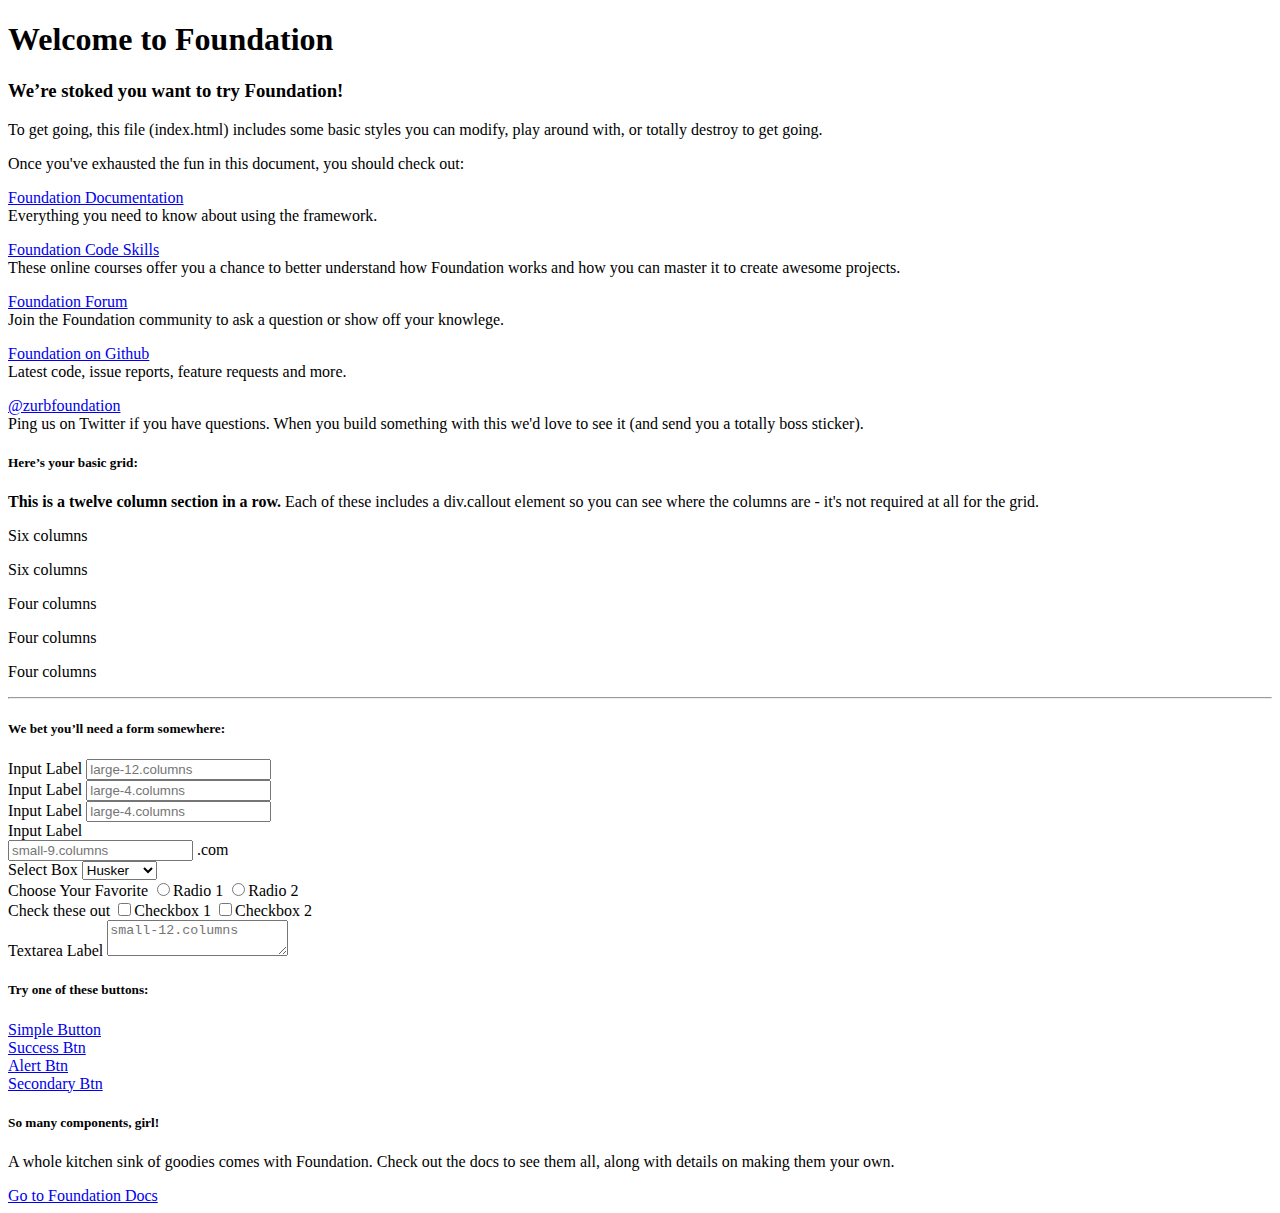
==== index.html @ df098584 "create new project" ====
<!doctype html>
<html class="no-js" lang="en">
  <head>
    <meta charset="utf-8">
    <meta http-equiv="x-ua-compatible" content="ie=edge">
    <meta name="viewport" content="width=device-width, initial-scale=1.0">
    <title>Foundation for Sites</title>
    <link rel="stylesheet" href="css/app.css">
  </head>
  <body>
    <div class="row">
      <div class="large-12 columns">
        <h1>Welcome to Foundation</h1>
      </div>
    </div>
    
    <div class="row">
      <div class="large-12 columns">
        <div class="callout">
          <h3>We&rsquo;re stoked you want to try Foundation! </h3>
          <p>To get going, this file (index.html) includes some basic styles you can modify, play around with, or totally destroy to get going.</p>
          <p>Once you've exhausted the fun in this document, you should check out:</p>
          <div class="row">
            <div class="large-4 medium-4 columns">
              <p><a href="http://foundation.zurb.com/docs">Foundation Documentation</a><br />Everything you need to know about using the framework.</p>
            </div>
            <div class="large-4 medium-4 columns">
              <p><a href="http://zurb.com/university/code-skills">Foundation Code Skills</a><br />These online courses offer you a chance to better understand how Foundation works and how you can master it to create awesome projects.</p>
            </div>
            <div class="large-4 medium-4 columns">
              <p><a href="http://foundation.zurb.com/forum">Foundation Forum</a><br />Join the Foundation community to ask a question or show off your knowlege.</p>
            </div>
          </div>
          <div class="row">
            <div class="large-4 medium-4 medium-push-2 columns">
              <p><a href="http://github.com/zurb/foundation">Foundation on Github</a><br />Latest code, issue reports, feature requests and more.</p>
            </div>
            <div class="large-4 medium-4 medium-pull-2 columns">
              <p><a href="https://twitter.com/ZURBfoundation">@zurbfoundation</a><br />Ping us on Twitter if you have questions. When you build something with this we'd love to see it (and send you a totally boss sticker).</p>
            </div>        
          </div>
        </div>
      </div>
    </div>

    <div class="row">
      <div class="large-8 medium-8 columns">
        <h5>Here&rsquo;s your basic grid:</h5>
        <!-- Grid Example -->

        <div class="row">
          <div class="large-12 columns">
            <div class="primary callout">
              <p><strong>This is a twelve column section in a row.</strong> Each of these includes a div.callout element so you can see where the columns are - it's not required at all for the grid.</p>
            </div>
          </div>
        </div>
        <div class="row">
          <div class="large-6 medium-6 columns">
            <div class="primary callout">
              <p>Six columns</p>
            </div>
          </div>
          <div class="large-6 medium-6 columns">
            <div class="primary callout">
              <p>Six columns</p>
            </div>
          </div>
        </div>
        <div class="row">
          <div class="large-4 medium-4 small-4 columns">
            <div class="primary callout">
              <p>Four columns</p>
            </div>
          </div>
          <div class="large-4 medium-4 small-4 columns">
            <div class="primary callout">
              <p>Four columns</p>
            </div>
          </div>
          <div class="large-4 medium-4 small-4 columns">
            <div class="primary callout">
              <p>Four columns</p>
            </div>
          </div>
        </div>
        
        <hr />
                
        <h5>We bet you&rsquo;ll need a form somewhere:</h5>
        <form>
          <div class="row">
            <div class="large-12 columns">
              <label>Input Label</label>
              <input type="text" placeholder="large-12.columns" />
            </div>
          </div>
          <div class="row">
            <div class="large-4 medium-4 columns">
              <label>Input Label</label>
              <input type="text" placeholder="large-4.columns" />
            </div>
            <div class="large-4 medium-4 columns">
              <label>Input Label</label>
              <input type="text" placeholder="large-4.columns" />
            </div>
            <div class="large-4 medium-4 columns">
              <div class="row collapse">
                <label>Input Label</label>
                <div class="input-group">
                  <input type="text" placeholder="small-9.columns" class="input-group-field" />
                  <span class="input-group-label">.com</span>
                </div>
              </div>
            </div>
          </div>
          <div class="row">
            <div class="large-12 columns">
              <label>Select Box</label>
              <select>
                <option value="husker">Husker</option>
                <option value="starbuck">Starbuck</option>
                <option value="hotdog">Hot Dog</option>
                <option value="apollo">Apollo</option>
              </select>
            </div>
          </div>
          <div class="row">
            <div class="large-6 medium-6 columns">
              <label>Choose Your Favorite</label>
              <input type="radio" name="pokemon" value="Red" id="pokemonRed"><label for="pokemonRed">Radio 1</label>
              <input type="radio" name="pokemon" value="Blue" id="pokemonBlue"><label for="pokemonBlue">Radio 2</label>
            </div>
            <div class="large-6 medium-6 columns">
              <label>Check these out</label>
              <input id="checkbox1" type="checkbox"><label for="checkbox1">Checkbox 1</label>
              <input id="checkbox2" type="checkbox"><label for="checkbox2">Checkbox 2</label>
            </div>
          </div>
          <div class="row">
            <div class="large-12 columns">
              <label>Textarea Label</label>
              <textarea placeholder="small-12.columns"></textarea>
            </div>
          </div>
        </form>
      </div>     

      <div class="large-4 medium-4 columns">
        <h5>Try one of these buttons:</h5>
        <p><a href="#" class="button">Simple Button</a><br/>       
        <a href="#" class="success button">Success Btn</a><br/>
        <a href="#" class="alert button">Alert Btn</a><br/>
        <a href="#" class="secondary button">Secondary Btn</a></p>           
        <div class="callout">
          <h5>So many components, girl!</h5>
          <p>A whole kitchen sink of goodies comes with Foundation. Check out the docs to see them all, along with details on making them your own.</p>
          <a href="http://foundation.zurb.com/sites/docs/" class="small button">Go to Foundation Docs</a>          
        </div>
      </div>
    </div>

    <script src="bower_components/jquery/dist/jquery.js"></script>
    <script src="bower_components/what-input/dist/what-input.js"></script>
    <script src="bower_components/foundation-sites/dist/js/foundation.js"></script>
    <script src="js/app.js"></script>
  </body>
</html>
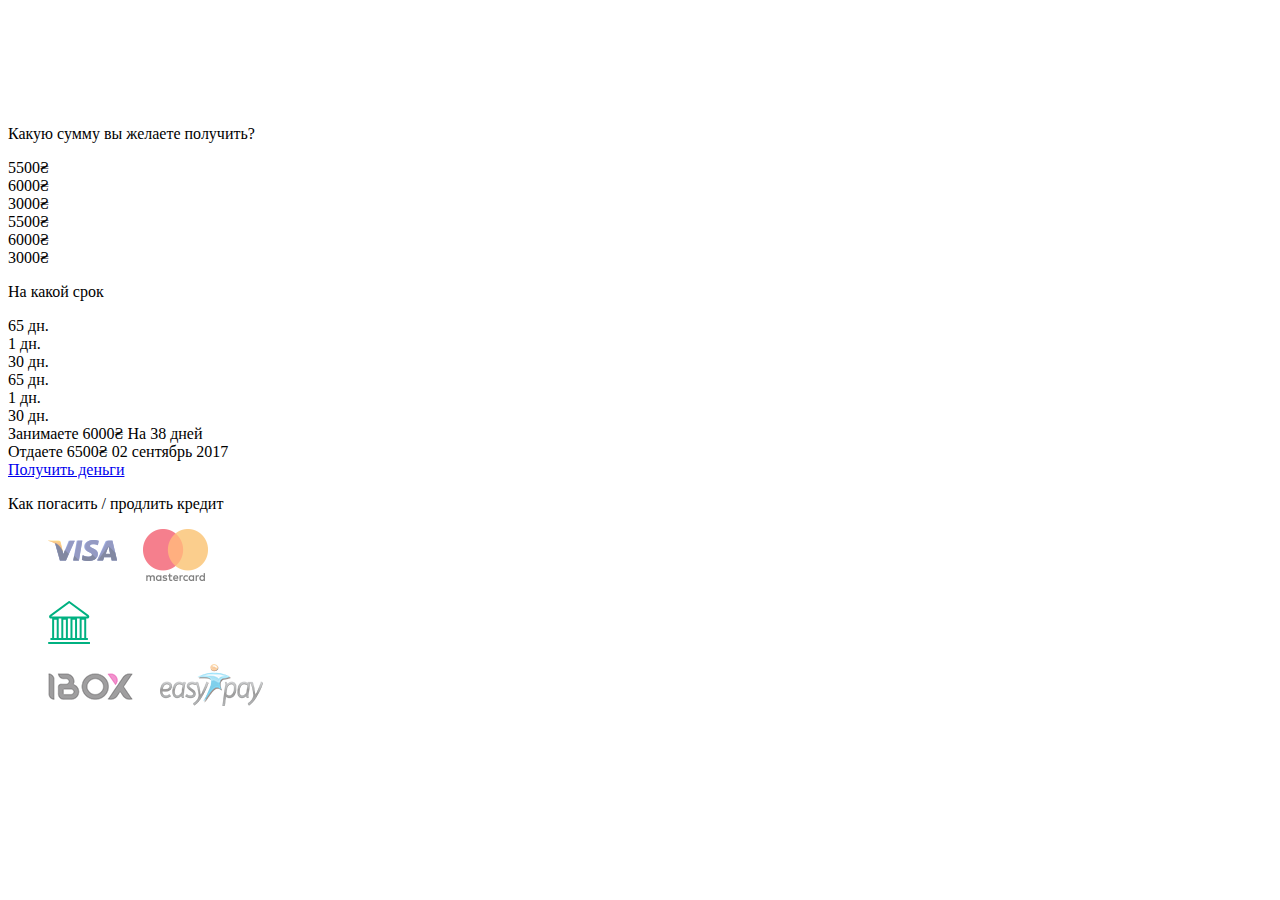
==== commit 39f656e8: "main page" ====
--- a/index.html
+++ b/index.html
@@ -1,168 +1,127 @@
 <!doctype html>
 <html class="no-js" lang="en">
-  <head>
+
+<head>
     <meta charset="utf-8">
+    <meta name="viewport" content="width=device-width, initial-scale=1.0">
     <meta http-equiv="x-ua-compatible" content="ie=edge">
     <meta name="viewport" content="width=device-width, initial-scale=1.0">
     <title>Foundation for Sites</title>
+    <link href="https://fonts.googleapis.com/css?family=Roboto:300,300i,400,400i,500,500i,700,700i,900" rel="stylesheet">
     <link rel="stylesheet" href="css/app.css">
-  </head>
-  <body>
-    <div class="row">
-      <div class="large-12 columns">
-        <h1>Welcome to Foundation</h1>
-      </div>
+</head>
+
+<body>
+    <div class="wrapper">
+        <header class="header">
+            <div class="row align-middle">
+                <div class="small-2 columns">
+                    <a href="">
+                        <img src="images/authorize.png" alt="">
+                    </a>
+                </div>
+                <div class="small-8 columns text-center">
+                    <a href="#" class="logo">
+                        <img src="images/logo.png" alt="">
+                    </a>
+                </div>
+                <div class="small-2 columns text-right">
+                    <a href="">
+                        <img src="images/phone.png" alt="">
+                    </a>
+                </div>
+            </div>
+        </header>
+        <main>
+            <div class="container">
+                <div class="calculator">
+                    <div class="calculator-top text-center">
+                        <p class="heading-h2">Какую сумму вы желаете получить?</p>
+                        <div class="center">
+                            <div>5500&#8372;</div>
+                            <div>6000&#8372;</div>
+                            <div>3000&#8372;</div>
+                            <div>5500&#8372;</div>
+                            <div>6000&#8372;</div>
+                            <div>3000&#8372;</div>
+                        </div>
+                    </div>
+                    <div class="calculator-bottom">
+                        <p class="heading-h2 text-center">На какой срок</p>
+                        <div class="center text-center">
+                            <div>65 <span class="days">дн.</span></div>
+                            <div>1 <span class="days">дн.</span></div>
+                            <div>30 <span class="days">дн.</span></div>
+                            <div>65 <span class="days">дн.</span></div>
+                            <div>1 <span class="days">дн.</span></div>
+                            <div>30 <span class="days">дн.</span></div>
+                        </div>
+                    </div>
+                    <div class="calculator-info">
+                        <div class="row align-right">
+                            <div class="column small-6">
+                                <div class="calculator-heading">
+                                    Занимаете
+                                    <span class="calculator-money">
+                                6000&#8372;
+                              </span>
+                                    <span class="calculator-days">На 38 дней</span>
+                                </div>
+                            </div>
+                            <div class="column small-6 text-right">
+                                <div class="calculator-heading">
+                                    Отдаете
+                                    <span class="calculator-money">
+                                 6500&#8372;
+                                                             </span>
+                                    <span class="calculator-days">02 сентябрь 2017</span>
+                                </div>
+                            </div>
+                        </div>
+                    </div>
+                </div>
+                <div class="text-center">
+                    <a class="button success large" href="#">Получить деньги</a>
+                </div>
+            </div>
+        </main>
+        <footer class="footer text-center">
+            <div class="footer-wrapper">
+                <p class="heading-h3 text-center">Как погасить / продлить кредит</p>
+                <figure class="footer-img">
+                    <img src="images/visa-tab.png" alt="">
+                </figure>
+                <figure class="footer-img">
+                    <svg version="1.1" id="Шар_1" xmlns="http://www.w3.org/2000/svg" xmlns:xlink="http://www.w3.org/1999/xlink" x="0px" y="0px" width="42.362px" height="42.894px" viewBox="-89.956 1374.219 42.362 42.894" enable-background="new -89.956 1374.219 42.362 42.894" xml:space="preserve">
+                        <g>
+                            <path fill="#00B181" d="M-49.433,1388.285l-18.752-13.874c-0.344-0.255-0.838-0.255-1.181,0l-18.752,13.874
+                      c-0.657,0.486-0.927,1.334-0.671,2.111c0.256,0.776,0.978,1.298,1.795,1.298h1.219l-0.032,0.242
+                      c-0.005,0.042-0.009,0.084-0.009,0.128v19.195h-0.877c-0.548,0-0.994,0.445-0.994,0.993c0,0.549,0.446,0.994,0.994,0.994h35.835
+                      c0.548,0,0.994-0.445,0.994-0.994c0-0.548-0.446-0.993-0.994-0.993h-0.877v-19.195c0-0.044-0.003-0.086-0.009-0.128l-0.032-0.242
+                      h1.219c0.818,0,1.539-0.521,1.795-1.298C-48.506,1389.619-48.775,1388.771-49.433,1388.285z M-81.231,1411.259h-2.597v-18.202
+                      h2.597V1411.259z M-76.637,1391.934c-0.005,0.043-0.009,0.086-0.009,0.13v19.195h-2.598v-19.195c0-0.044-0.004-0.086-0.01-0.128
+                      l-0.032-0.242h2.678L-76.637,1391.934z M-72.062,1411.259h-2.597v-18.202h2.597V1411.259z M-67.467,1391.936
+                      c-0.005,0.042-0.009,0.084-0.009,0.128v19.195h-2.598v-19.195c0-0.044-0.004-0.086-0.009-0.128l-0.032-0.242h2.68L-67.467,1391.936
+                      z M-62.892,1411.259h-2.598v-18.202h2.598V1411.259z M-58.297,1391.936c-0.005,0.042-0.01,0.084-0.01,0.128v19.195h-2.598v-19.195
+                      c0-0.044-0.004-0.087-0.009-0.13l-0.03-0.24h2.678L-58.297,1391.936z M-53.722,1411.259h-2.597v-18.202h2.597V1411.259z
+                      M-86.699,1389.706l17.924-13.26l0.127,0.094l17.797,13.166H-86.699z" />
+                            <path fill="#00B181" d="M-48.588,1415.125h-40.375c-0.548,0-0.994,0.445-0.994,0.993c0,0.549,0.446,0.994,0.994,0.994h40.375
+                      c0.548,0,0.994-0.445,0.994-0.994C-47.594,1415.571-48.04,1415.125-48.588,1415.125z" />
+                        </g>
+                    </svg>
+                </figure>
+                <figure class="footer-img">
+                    <img src="images/easypay-tab.png" alt="">
+                </figure>
+            </div>
+        </footer>
     </div>
-    
-    <div class="row">
-      <div class="large-12 columns">
-        <div class="callout">
-          <h3>We&rsquo;re stoked you want to try Foundation! </h3>
-          <p>To get going, this file (index.html) includes some basic styles you can modify, play around with, or totally destroy to get going.</p>
-          <p>Once you've exhausted the fun in this document, you should check out:</p>
-          <div class="row">
-            <div class="large-4 medium-4 columns">
-              <p><a href="http://foundation.zurb.com/docs">Foundation Documentation</a><br />Everything you need to know about using the framework.</p>
-            </div>
-            <div class="large-4 medium-4 columns">
-              <p><a href="http://zurb.com/university/code-skills">Foundation Code Skills</a><br />These online courses offer you a chance to better understand how Foundation works and how you can master it to create awesome projects.</p>
-            </div>
-            <div class="large-4 medium-4 columns">
-              <p><a href="http://foundation.zurb.com/forum">Foundation Forum</a><br />Join the Foundation community to ask a question or show off your knowlege.</p>
-            </div>
-          </div>
-          <div class="row">
-            <div class="large-4 medium-4 medium-push-2 columns">
-              <p><a href="http://github.com/zurb/foundation">Foundation on Github</a><br />Latest code, issue reports, feature requests and more.</p>
-            </div>
-            <div class="large-4 medium-4 medium-pull-2 columns">
-              <p><a href="https://twitter.com/ZURBfoundation">@zurbfoundation</a><br />Ping us on Twitter if you have questions. When you build something with this we'd love to see it (and send you a totally boss sticker).</p>
-            </div>        
-          </div>
-        </div>
-      </div>
-    </div>
-
-    <div class="row">
-      <div class="large-8 medium-8 columns">
-        <h5>Here&rsquo;s your basic grid:</h5>
-        <!-- Grid Example -->
-
-        <div class="row">
-          <div class="large-12 columns">
-            <div class="primary callout">
-              <p><strong>This is a twelve column section in a row.</strong> Each of these includes a div.callout element so you can see where the columns are - it's not required at all for the grid.</p>
-            </div>
-          </div>
-        </div>
-        <div class="row">
-          <div class="large-6 medium-6 columns">
-            <div class="primary callout">
-              <p>Six columns</p>
-            </div>
-          </div>
-          <div class="large-6 medium-6 columns">
-            <div class="primary callout">
-              <p>Six columns</p>
-            </div>
-          </div>
-        </div>
-        <div class="row">
-          <div class="large-4 medium-4 small-4 columns">
-            <div class="primary callout">
-              <p>Four columns</p>
-            </div>
-          </div>
-          <div class="large-4 medium-4 small-4 columns">
-            <div class="primary callout">
-              <p>Four columns</p>
-            </div>
-          </div>
-          <div class="large-4 medium-4 small-4 columns">
-            <div class="primary callout">
-              <p>Four columns</p>
-            </div>
-          </div>
-        </div>
-        
-        <hr />
-                
-        <h5>We bet you&rsquo;ll need a form somewhere:</h5>
-        <form>
-          <div class="row">
-            <div class="large-12 columns">
-              <label>Input Label</label>
-              <input type="text" placeholder="large-12.columns" />
-            </div>
-          </div>
-          <div class="row">
-            <div class="large-4 medium-4 columns">
-              <label>Input Label</label>
-              <input type="text" placeholder="large-4.columns" />
-            </div>
-            <div class="large-4 medium-4 columns">
-              <label>Input Label</label>
-              <input type="text" placeholder="large-4.columns" />
-            </div>
-            <div class="large-4 medium-4 columns">
-              <div class="row collapse">
-                <label>Input Label</label>
-                <div class="input-group">
-                  <input type="text" placeholder="small-9.columns" class="input-group-field" />
-                  <span class="input-group-label">.com</span>
-                </div>
-              </div>
-            </div>
-          </div>
-          <div class="row">
-            <div class="large-12 columns">
-              <label>Select Box</label>
-              <select>
-                <option value="husker">Husker</option>
-                <option value="starbuck">Starbuck</option>
-                <option value="hotdog">Hot Dog</option>
-                <option value="apollo">Apollo</option>
-              </select>
-            </div>
-          </div>
-          <div class="row">
-            <div class="large-6 medium-6 columns">
-              <label>Choose Your Favorite</label>
-              <input type="radio" name="pokemon" value="Red" id="pokemonRed"><label for="pokemonRed">Radio 1</label>
-              <input type="radio" name="pokemon" value="Blue" id="pokemonBlue"><label for="pokemonBlue">Radio 2</label>
-            </div>
-            <div class="large-6 medium-6 columns">
-              <label>Check these out</label>
-              <input id="checkbox1" type="checkbox"><label for="checkbox1">Checkbox 1</label>
-              <input id="checkbox2" type="checkbox"><label for="checkbox2">Checkbox 2</label>
-            </div>
-          </div>
-          <div class="row">
-            <div class="large-12 columns">
-              <label>Textarea Label</label>
-              <textarea placeholder="small-12.columns"></textarea>
-            </div>
-          </div>
-        </form>
-      </div>     
-
-      <div class="large-4 medium-4 columns">
-        <h5>Try one of these buttons:</h5>
-        <p><a href="#" class="button">Simple Button</a><br/>       
-        <a href="#" class="success button">Success Btn</a><br/>
-        <a href="#" class="alert button">Alert Btn</a><br/>
-        <a href="#" class="secondary button">Secondary Btn</a></p>           
-        <div class="callout">
-          <h5>So many components, girl!</h5>
-          <p>A whole kitchen sink of goodies comes with Foundation. Check out the docs to see them all, along with details on making them your own.</p>
-          <a href="http://foundation.zurb.com/sites/docs/" class="small button">Go to Foundation Docs</a>          
-        </div>
-      </div>
-    </div>
-
     <script src="bower_components/jquery/dist/jquery.js"></script>
     <script src="bower_components/what-input/dist/what-input.js"></script>
     <script src="bower_components/foundation-sites/dist/js/foundation.js"></script>
     <script src="js/app.js"></script>
-  </body>
+    <script src="js/slick.js"></script>
+    <script src="js/main.js"></script>
+</body>
+
 </html>
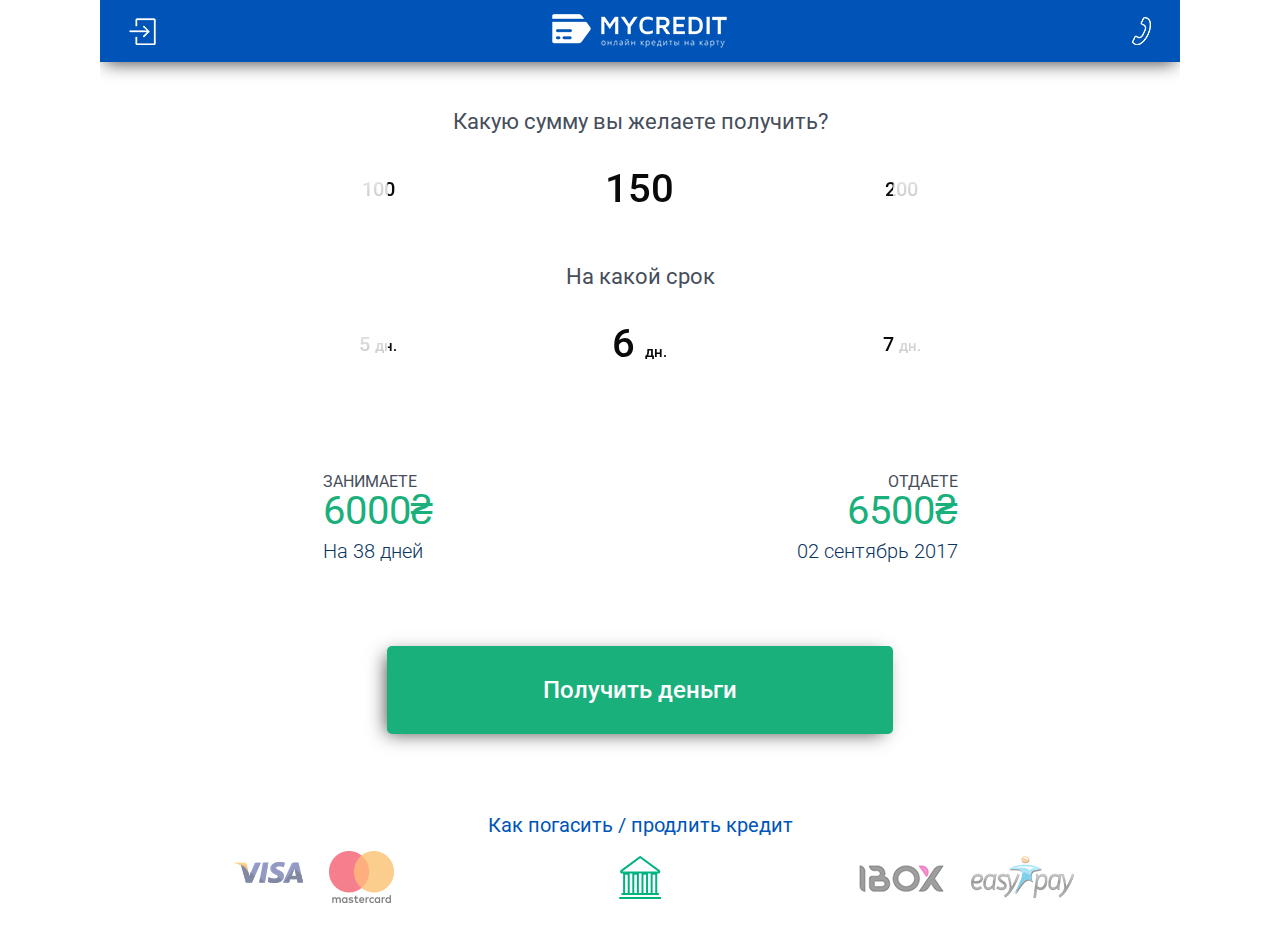
==== commit dee9284e: "17/07/2017" ====
--- a/index.html
+++ b/index.html
@@ -12,7 +12,156 @@
 </head>
 
 <body>
+    <svg style="position: absolute; width: 0; height: 0; overflow: hidden;" version="1.1" xmlns="http://www.w3.org/2000/svg">
+        <defs>
+            <symbol id="icon-arrow_blue" viewBox="0 0 32 32">
+                <title>arrow_blue</title>
+                <path fill="#2156a4" style="fill: var(--color1, #2156a4)" d="M10.467 31.811c-0.050-0.030-0.097-0.065-0.149-0.088-0.95-0.424-1.211-1.468-0.548-2.272 1.189-1.441 2.391-2.873 3.588-4.309 2.48-2.974 4.958-5.95 7.446-8.917 0.172-0.205 0.158-0.323-0.007-0.519-3.597-4.302-7.188-8.607-10.772-12.92-0.229-0.276-0.461-0.587-0.567-0.922-0.196-0.622 0.135-1.281 0.701-1.578 0.585-0.308 1.274-0.186 1.726 0.343 0.809 0.948 1.6 1.91 2.398 2.867 3.145 3.772 6.291 7.542 9.429 11.32 0.214 0.259 0.364 0.571 0.542 0.859 0 0.196 0 0.391 0 0.587-0.171 0.278-0.312 0.581-0.518 0.829-3.853 4.635-7.717 9.26-11.571 13.893-0.293 0.353-0.601 0.665-1.039 0.826-0.22 0-0.44 0-0.66 0z"></path>
+            </symbol>
+            <symbol id="icon-arrow_button" viewBox="0 0 41 32">
+                <title>arrow_button</title>
+                <path fill="#2156a4" style="fill: var(--color1, #2156a4)" d="M24.198 32c-0.135-0.031-0.27-0.061-0.405-0.095-2.050-0.525-2.853-3.039-1.486-4.655 0.090-0.107 0.189-0.207 0.288-0.306 2.605-2.606 5.209-5.21 7.816-7.814 0.063-0.063 0.146-0.107 0.219-0.159-0.014-0.028-0.028-0.055-0.042-0.082-0.093 0-0.186 0-0.278 0-9.087 0-18.174-0.001-27.26 0.002-0.972 0-1.795-0.322-2.397-1.092-0.725-0.928-0.852-1.965-0.354-3.026 0.508-1.079 1.409-1.616 2.601-1.663 0.098-0.004 0.196-0.001 0.295-0.001 9.031 0 18.061 0 27.092 0 0.097 0 0.194 0 0.349 0-0.087-0.093-0.139-0.152-0.194-0.207-2.625-2.625-5.247-5.252-7.875-7.873-0.613-0.611-0.946-1.329-0.937-2.198 0.015-1.379 1.064-2.582 2.43-2.79 0.046-0.007 0.092-0.026 0.138-0.040 0.21 0 0.421 0 0.631 0 0.019 0.010 0.036 0.026 0.055 0.028 0.728 0.092 1.309 0.448 1.82 0.963 1.541 1.555 3.093 3.098 4.641 4.646 2.763 2.763 5.528 5.523 8.287 8.29 1.162 1.164 1.188 2.949 0.041 4.099-4.374 4.385-8.757 8.762-13.138 13.142-0.36 0.36-0.792 0.599-1.282 0.732-0.141 0.038-0.284 0.067-0.426 0.1-0.21 0-0.421 0-0.631 0z"></path>
+            </symbol>
+            <symbol id="icon-burger" viewBox="0 0 32 32">
+                <title>burger</title>
+                <path fill="#2156a4" style="fill: var(--color1, #2156a4)" d="M31.947 15.115c-0.404-7.144-5.414-12.947-12.054-14.618-1.051-0.265-2.119-0.426-3.204-0.459-0.084-0.003-0.167-0.024-0.251-0.037-0.292 0-0.584 0-0.876 0-0.302 0.026-0.604 0.053-0.906 0.077-2.306 0.185-4.476 0.832-6.478 1.986-4.057 2.338-6.643 5.796-7.755 10.346-0.231 0.946-0.356 1.909-0.386 2.884-0.002 0.077-0.024 0.154-0.037 0.231 0 0.316 0 0.633 0 0.95 0.026 0.284 0.053 0.567 0.076 0.85 0.25 3.039 1.282 5.787 3.11 8.223 2.263 3.017 5.234 4.999 8.886 5.948 1.049 0.273 2.117 0.429 3.202 0.466 0.096 0.004 0.192 0.025 0.287 0.038 0.292 0 0.584 0 0.876 0 0.296-0.026 0.592-0.054 0.888-0.077 2.237-0.177 4.349-0.793 6.306-1.887 4.007-2.242 6.623-5.589 7.829-10.024 0.436-1.603 0.58-3.244 0.487-4.898zM15.805 22.98c-0.47 0.427-0.995 0.3-1.334-0.242-0.295-0.471-0.336-0.997-0.252-1.516 0.309-1.927 0.648-3.85 0.974-5.775 0.021-0.124 0.077-0.2 0.2-0.249 0.398-0.161 0.79-0.336 1.236-0.527-0.124 0.484-0.234 0.912-0.343 1.339-0.342 1.333-0.693 2.664-1.020 4.001-0.127 0.518-0.227 1.047-0.132 1.586 0.022 0.124 0.057 0.25 0.111 0.363 0.141 0.3 0.375 0.384 0.658 0.213 0.221-0.134 0.42-0.309 0.619-0.477 0.171-0.144 0.329-0.305 0.507-0.47 0.059 0.052 0.134 0.118 0.249 0.219-0.496 0.524-0.952 1.065-1.471 1.536zM17.003 10.79c-0.453-0.001-0.831-0.393-0.831-0.861 0-0.476 0.369-0.845 0.843-0.842s0.814 0.356 0.815 0.844c0.001 0.481-0.364 0.86-0.827 0.859z"></path>
+            </symbol>
+            <symbol id="icon-check_grey" viewBox="0 0 33 32">
+                <title>check_grey</title>
+                <path fill="#c9c7cd" style="fill: var(--color2, #c9c7cd)" d="M0 17.534c0.020-0.059 0.045-0.116 0.059-0.176 0.466-2.062 2.928-2.844 4.539-1.477 0.924 0.784 1.923 1.481 2.891 2.213 1.471 1.112 2.944 2.221 4.417 3.331 0.073 0.054 0.147 0.106 0.231 0.168 0.739-0.967 1.471-1.923 2.202-2.88 4.483-5.869 8.965-11.739 13.447-17.608 0.447-0.586 1.033-0.939 1.762-1.055 0.052-0.008 0.101-0.033 0.152-0.049 0.164 0 0.329 0 0.493 0 0.070 0.018 0.139 0.037 0.209 0.053 1.126 0.26 1.936 0.893 2.342 1.997 0.056 0.152 0.089 0.314 0.133 0.471 0 0.237 0 0.475 0 0.712-0.168 0.409-0.277 0.856-0.513 1.221-3.678 5.694-7.373 11.377-11.065 17.063-1.947 3-3.897 5.998-5.841 9-0.432 0.666-0.97 1.186-1.774 1.359-0.23 0.050-0.464 0.083-0.696 0.124-0.183 0-0.365 0-0.548 0-0.859-0.13-1.537-0.565-2.103-1.214-3.031-3.473-6.064-6.944-9.106-10.408-0.532-0.605-1.070-1.196-1.23-2.022 0-0.274 0-0.548 0-0.822z"></path>
+            </symbol>
+            <symbol id="icon-credi_card_hand" viewBox="0 0 32 32">
+                <title>credi_card_hand</title>
+                <path fill="#2156a4" style="fill: var(--color1, #2156a4)" d="M18.12 25.388c-0.136 0-0.272 0-0.408 0-0.131-0.028-0.262-0.055-0.393-0.083-0.681-0.144-1.202-0.517-1.566-1.128-0.678 0.405-1.387 0.615-2.158 0.546-0.787-0.069-1.435-0.391-1.835-1.089-0.303 0.105-0.574 0.212-0.852 0.292-1.366 0.393-2.764 0.365-4.165 0.326-1.623-0.044-3.247-0.066-4.859 0.176-0.469 0.071-0.841-0.057-1.161-0.383-0.294-0.299-0.316-0.685-0.009-0.972 0.154-0.144 0.375-0.267 0.58-0.295 0.673-0.090 1.352-0.174 2.029-0.184 1.671-0.025 3.343-0.007 5.014-0.007 1.345 0 2.585-0.343 3.622-1.22 0.724-0.613 1.416-1.269 2.079-1.948 0.286-0.293 0.573-0.53 0.953-0.684 1.218-0.49 2.42-1.021 3.451-1.853 0.327-0.264 0.61-0.597 0.859-0.938 0.26-0.356 0.281-0.774 0.012-1.145-0.243-0.335-0.628-0.308-0.964-0.225-0.553 0.137-1.106 0.299-1.63 0.519-2.494 1.051-4.978 2.125-7.467 3.189-0.061 0.026-0.13 0.042-0.196 0.047-0.408 0.038-0.845-0.231-0.95-0.58-0.117-0.393 0.108-0.877 0.521-1.062 0.469-0.211 0.944-0.408 1.424-0.593 0.193-0.074 0.252-0.18 0.251-0.384-0.008-2.216-0.005-4.432-0.005-6.648 0-0.086 0-0.172 0-0.261-0.283-0.124-0.549-0.13-0.8 0.011-0.321 0.18-0.644 0.363-0.94 0.58-0.438 0.322-0.843 0.689-1.279 1.014-1.727 1.291-3.46 2.575-5.194 3.858-0.265 0.196-0.529 0.401-0.817 0.558-0.438 0.239-0.925 0.097-1.17-0.304-0.24-0.394-0.129-0.839 0.287-1.144 1.466-1.073 2.933-2.145 4.397-3.22 1.103-0.812 2.198-1.635 3.305-2.442 0.771-0.562 1.609-0.897 2.592-0.709 0.076 0.014 0.206-0.050 0.253-0.118 0.697-1.011 1.66-1.467 2.88-1.465 4.54 0.009 9.078 0.004 13.617 0.004 0.437 0 0.875-0.009 1.312 0.006 1.456 0.050 2.711 1.031 3.116 2.428 0.053 0.185 0.094 0.373 0.14 0.56 0 3.227 0 6.454 0 9.681-0.017 0.033-0.041 0.066-0.048 0.101-0.312 1.736-1.594 2.816-3.353 2.82-0.99 0.003-1.981 0.005-2.971-0.003-0.203-0.002-0.302 0.039-0.358 0.261-0.18 0.712-0.496 1.362-0.952 1.944-0.876 1.117-2.522 1.61-3.82 0.908-0.428 0.468-0.92 0.857-1.536 1.055-0.273 0.088-0.56 0.136-0.841 0.203zM30.080 11.044c-6.028 0-12.019 0-18.018 0 0 1.388 0 2.753 0 4.141 0.062-0.019 0.108-0.028 0.15-0.046 1.215-0.538 2.434-1.069 3.644-1.619 0.845-0.384 1.701-0.708 2.641-0.755 1.447-0.073 2.527 0.758 2.742 2.177 0.153 1.012-0.249 1.866-0.912 2.605-0.571 0.637-1.279 1.1-2.016 1.52-0.088 0.050-0.174 0.104-0.319 0.191 0.135 0.007 0.199 0.014 0.263 0.014 3.44 0 6.881 0.002 10.321-0.001 0.89-0.001 1.522-0.609 1.522-1.454 0-2.157-0.002-4.315-0.004-6.472 0-0.095-0.008-0.19-0.013-0.3zM12.093 9.327c6.080 0 12.099 0 18.114 0 0.25-1.403-0.631-2.175-1.747-2.168-4.857 0.033-9.714 0.014-14.571 0.015-0.136 0-0.272-0-0.408 0.011-0.648 0.054-1.181 0.497-1.311 1.137-0.064 0.318-0.052 0.652-0.076 1.005zM17.424 20.971c-0.193 0.677-0.373 1.357-0.241 2.077 0.044 0.238 0.157 0.416 0.41 0.472 0.712 0.156 1.719-0.462 1.854-1.18 0.084-0.443 0.083-0.902 0.122-1.369-0.709 0-1.414 0-2.145 0zM23.432 21.063c-0.044-0.022-0.059-0.037-0.075-0.037-0.397-0.003-0.794-0.005-1.191-0.005-0.83-0.001-0.83-0-0.942 0.825-0.11 0.806 0.228 1.066 0.984 0.756 0.089-0.037 0.177-0.081 0.255-0.136 0.496-0.35 0.746-0.864 0.968-1.403zM13.206 22.779c0.344 0.323 0.769 0.252 1.173 0.11 0.86-0.303 1.108-1.005 1.116-1.894-0.171 0.036-0.389 0.016-0.502 0.115-0.6 0.531-1.174 1.091-1.787 1.669z"></path>
+            </symbol>
+            <symbol id="icon-credit_history" viewBox="0 0 21 32">
+                <title>credit_history</title>
+                <path fill="#2156a4" style="fill: var(--color1, #2156a4)" d="M21.091 2.182c0 9.212 0 18.424 0 27.636-0.023 0.076-0.048 0.151-0.069 0.228-0.216 0.792-0.684 1.378-1.434 1.721-0.217 0.099-0.452 0.156-0.679 0.233-5.576 0-11.152 0-16.727 0-0.066-0.021-0.131-0.046-0.198-0.063-0.833-0.212-1.431-0.709-1.779-1.494-0.088-0.2-0.138-0.416-0.205-0.625 0-9.212 0-18.424 0-27.636 0.023-0.076 0.049-0.151 0.069-0.227 0.215-0.793 0.684-1.379 1.434-1.722 0.216-0.099 0.451-0.157 0.678-0.233 5.576 0 11.152 0 16.727 0 0.066 0.021 0.131 0.045 0.198 0.063 0.833 0.213 1.429 0.709 1.777 1.494 0.088 0.2 0.138 0.416 0.206 0.626zM19.615 25.441c0-6.794 0-13.565 0-20.326-6.064 0-12.107 0-18.144 0 0 6.787 0 13.55 0 20.326 6.052 0 12.087 0 18.144 0zM1.455 26.924c0 0.84-0.004 1.665 0.001 2.49 0.004 0.688 0.45 1.13 1.146 1.131 5.292 0.002 10.585 0.001 15.876 0 0.712-0 1.153-0.443 1.157-1.152 0.004-0.747 0.002-1.495-0-2.242 0-0.077-0.014-0.153-0.021-0.227-6.059 0-12.094 0-18.16 0zM19.636 3.622c0-0.294 0-0.574 0-0.854-0-0.924-0.385-1.312-1.3-1.312-5.191-0-10.382 0-15.573 0-0.091 0-0.182-0.003-0.273 0.002-0.495 0.026-0.921 0.336-0.989 0.823-0.061 0.44-0.013 0.895-0.013 1.342 6.047-0 12.083-0 18.148-0z"></path>
+                <path fill="#2156a4" style="fill: var(--color1, #2156a4)" d="M16.727 12.657c-0.828 0.828-1.592 1.592-2.355 2.356-1.185 1.186-2.37 2.371-3.556 3.556-0.427 0.426-0.78 0.439-1.24 0.047-0.637-0.544-1.272-1.089-1.923-1.646-0.097 0.084-0.189 0.162-0.278 0.242-1.001 0.911-2.001 1.822-3.002 2.733-0.067 0.062-0.134 0.123-0.203 0.182-0.356 0.304-0.807 0.295-1.083-0.020-0.266-0.305-0.227-0.75 0.104-1.055 0.579-0.534 1.164-1.061 1.747-1.591 0.695-0.632 1.389-1.264 2.085-1.895 0.44-0.399 0.768-0.4 1.224-0.010 0.628 0.538 1.257 1.074 1.85 1.581 1.842-1.842 3.666-3.666 5.502-5.501-0.579 0-1.17 0.006-1.76-0.002-0.377-0.005-0.709-0.316-0.745-0.67-0.032-0.318 0.209-0.661 0.539-0.753 0.086-0.024 0.179-0.028 0.269-0.028 1.151-0.002 2.302-0.003 3.454-0 0.523 0.001 0.824 0.304 0.825 0.829 0.003 1.152 0.003 2.303-0 3.454-0.001 0.465-0.308 0.806-0.718 0.812-0.424 0.005-0.733-0.339-0.735-0.824-0.002-0.572-0-1.143-0-1.796z"></path>
+                <path fill="#2156a4" style="fill: var(--color1, #2156a4)" d="M10.531 29.818c-0.603-0.007-1.087-0.507-1.076-1.112 0.011-0.604 0.512-1.083 1.119-1.069 0.591 0.014 1.065 0.504 1.062 1.096-0.003 0.603-0.501 1.092-1.105 1.085z"></path>
+            </symbol>
+            <symbol id="icon-exit" viewBox="0 0 32 32">
+                <title>exit</title>
+                <path fill="#2156a4" style="fill: var(--color1, #2156a4)" d="M1.077 15.631c0.21-0.271 0.382-0.585 0.636-0.805 1.437-1.245 2.885-2.478 4.354-3.685 0.236-0.194 0.591-0.323 0.896-0.333 0.352-0.011 0.61 0.264 0.712 0.617 0.112 0.387-0.007 0.717-0.312 0.977-0.82 0.697-1.643 1.392-2.463 2.089-0.103 0.088-0.201 0.182-0.388 0.352 0.25 0 0.396 0 0.543 0 3.985 0 7.971-0 11.956 0 0.815 0 1.252 0.317 1.25 0.905-0.001 0.591-0.43 0.9-1.252 0.9-3.986 0-7.971 0-11.956 0-0.147 0-0.293 0-0.567 0 0.69 0.587 1.281 1.090 1.872 1.593 0.33 0.281 0.667 0.554 0.99 0.843 0.427 0.38 0.485 0.904 0.159 1.303-0.331 0.405-0.89 0.444-1.34 0.064-1.562-1.315-3.12-2.633-4.668-3.964-0.18-0.156-0.284-0.401-0.423-0.604 0-0.084 0-0.168 0-0.252z"></path>
+                <path fill="#2156a4" style="fill: var(--color1, #2156a4)" d="M11.339 1.827c0 0.203 0 0.367 0 0.532 0 2.406 0.002 4.811-0.002 7.217-0.001 0.616-0.303 0.988-0.814 1.028-0.555 0.044-0.967-0.323-0.98-0.9-0.015-0.643-0.005-1.287-0.005-1.93-0-2.224-0.001-4.448 0.001-6.672 0.001-0.791 0.303-1.101 1.082-1.101 6.77-0.001 13.54-0.001 20.309 0 0.752 0 1.068 0.316 1.068 1.075 0.002 9.931 0.002 19.862 0 29.794-0 0.75-0.322 1.060-1.082 1.061-6.77 0.001-13.54 0.001-20.309-0.001-0.723 0-1.065-0.312-1.067-0.988-0.005-2.881-0-5.763-0.004-8.644-0.001-0.42 0.156-0.74 0.549-0.904 0.351-0.146 0.731-0.121 0.96 0.181 0.17 0.224 0.279 0.552 0.281 0.835 0.021 2.392 0.012 4.784 0.012 7.175 0 0.164 0 0.327 0 0.518 6.296 0 12.542 0 18.821 0 0-9.421 0-18.836 0-28.276-6.26 0-12.505 0-18.822 0z"></path>
+            </symbol>
+            <symbol id="icon-info" viewBox="0 0 32 32">
+                <title>info</title>
+                <path fill="#2156a4" style="fill: var(--color1, #2156a4)" d="M31.947 15.115c-0.404-7.144-5.414-12.947-12.054-14.618-1.051-0.265-2.119-0.426-3.204-0.459-0.084-0.003-0.167-0.024-0.251-0.037-0.292 0-0.584 0-0.876 0-0.302 0.026-0.604 0.053-0.906 0.077-2.306 0.185-4.476 0.832-6.478 1.986-4.057 2.338-6.643 5.796-7.755 10.346-0.231 0.946-0.356 1.909-0.386 2.884-0.002 0.077-0.024 0.154-0.037 0.231 0 0.316 0 0.633 0 0.95 0.026 0.284 0.053 0.567 0.076 0.85 0.25 3.039 1.282 5.787 3.11 8.223 2.263 3.017 5.234 4.999 8.886 5.948 1.049 0.273 2.117 0.429 3.202 0.466 0.096 0.004 0.192 0.025 0.287 0.038 0.292 0 0.584 0 0.876 0 0.296-0.026 0.592-0.054 0.888-0.077 2.237-0.177 4.349-0.793 6.306-1.887 4.007-2.242 6.623-5.589 7.829-10.024 0.436-1.603 0.58-3.244 0.487-4.898zM15.805 22.98c-0.47 0.427-0.995 0.3-1.334-0.242-0.295-0.471-0.336-0.997-0.252-1.516 0.309-1.927 0.648-3.85 0.974-5.775 0.021-0.124 0.077-0.2 0.2-0.249 0.398-0.161 0.79-0.336 1.236-0.527-0.124 0.484-0.234 0.912-0.343 1.339-0.342 1.333-0.693 2.664-1.020 4.001-0.127 0.518-0.227 1.047-0.132 1.586 0.022 0.124 0.057 0.25 0.111 0.363 0.141 0.3 0.375 0.384 0.658 0.213 0.221-0.134 0.42-0.309 0.619-0.477 0.171-0.144 0.329-0.305 0.507-0.47 0.059 0.052 0.134 0.118 0.249 0.219-0.496 0.524-0.952 1.065-1.471 1.536zM17.003 10.79c-0.453-0.001-0.831-0.393-0.831-0.861 0-0.476 0.369-0.845 0.843-0.842s0.814 0.356 0.815 0.844c0.001 0.481-0.364 0.86-0.827 0.859z"></path>
+            </symbol>
+            <symbol id="icon-lock_registration" viewBox="0 0 22 32">
+                <title>lock_registration</title>
+                <path fill="#2156a4" style="fill: var(--color1, #2156a4)" d="M11.787 32c-0.498 0-0.996 0-1.493 0-0.059-0.015-0.116-0.039-0.176-0.044-1.516-0.118-2.951-0.529-4.278-1.267-3.045-1.694-4.939-4.249-5.634-7.674-0.091-0.449-0.138-0.908-0.205-1.362 0-0.462 0-0.925 0-1.387 0.021-0.157 0.044-0.314 0.063-0.472 0.413-3.321 1.983-5.953 4.708-7.893 0.149-0.106 0.2-0.213 0.199-0.39-0.006-1.91-0.011-3.82 0.002-5.731 0.003-0.423 0.028-0.859 0.129-1.268 0.568-2.282 2.074-3.65 4.287-4.296 0.346-0.101 0.709-0.147 1.064-0.218 0.391 0 0.782 0 1.173 0 0.191 0.035 0.381 0.071 0.572 0.105 2.638 0.465 4.971 2.668 4.92 5.758-0.031 1.874-0.003 3.749-0.010 5.624-0.001 0.198 0.057 0.314 0.223 0.432 2.357 1.676 3.876 3.918 4.493 6.751 0.118 0.543 0.172 1.1 0.256 1.651 0 0.427 0 0.854 0 1.28-0.016 0.077-0.033 0.153-0.047 0.23-0.129 0.723-0.178 1.471-0.398 2.165-1.338 4.223-4.182 6.833-8.514 7.797-0.438 0.097-0.889 0.139-1.334 0.207zM11.016 30.89c5.475 0.025 9.929-4.416 9.95-9.919 0.020-5.422-4.439-9.912-9.864-9.935-5.472-0.022-9.965 4.414-9.989 9.862-0.024 5.512 4.391 9.966 9.903 9.991zM6.077 11.109c3.326-1.574 6.616-1.567 9.914-0.007 0.005-0.090 0.011-0.15 0.011-0.211 0-1.76 0.002-3.52-0.001-5.279-0.001-0.88-0.27-1.677-0.769-2.397-1.275-1.837-3.789-2.587-5.992-1.804-1.722 0.612-3.255 2.231-3.168 4.485 0.031 0.825 0.005 1.653 0.005 2.48 0 0.897 0 1.794 0 2.733z"></path>
+                <path fill="#2156a4" style="fill: var(--color1, #2156a4)" d="M13.241 20.422c0 0.559 0.010 1.119-0.002 1.679-0.025 1.134-0.876 2.065-1.962 2.163-1.151 0.104-2.148-0.621-2.396-1.744-0.025-0.112-0.039-0.229-0.039-0.343-0.003-1.173-0.021-2.346 0.003-3.517 0.022-1.071 0.838-1.942 1.892-2.082 1.076-0.143 2.081 0.482 2.398 1.513 0.072 0.233 0.096 0.487 0.103 0.733 0.015 0.532 0.005 1.066 0.005 1.599-0-0-0.001-0-0.001-0zM9.931 20.413c0 0.523-0.003 1.047 0.001 1.571 0.005 0.69 0.462 1.179 1.101 1.183s1.11-0.485 1.113-1.171c0.005-1.056 0.006-2.112 0-3.169-0.004-0.684-0.479-1.177-1.114-1.173-0.633 0.004-1.095 0.5-1.1 1.187-0.004 0.524-0.001 1.047-0.001 1.571z"></path>
+            </symbol>
+            <symbol id="icon-logo01" viewBox="0 0 167 32">
+                <title>logo01</title>
+                <path fill="#003764" style="fill: var(--color3, #003764)" d="M50.897 28.013c0 0.675-0.165 1.214-0.494 1.59-0.329 0.375-0.779 0.569-1.364 0.569-0.36 0-0.689-0.090-0.958-0.27-0.285-0.18-0.495-0.434-0.644-0.764s-0.224-0.703-0.224-1.139c0-0.675 0.165-1.214 0.494-1.589s0.779-0.57 1.364-0.57c0.569 0 1.019 0.194 1.348 0.57 0.313 0.405 0.479 0.929 0.479 1.602zM47.6 28.013c0 0.571 0.12 1.019 0.375 1.334s0.614 0.479 1.064 0.479c0.465 0 0.809-0.165 1.064-0.479s0.375-0.764 0.375-1.334c0-0.569-0.119-1.018-0.375-1.333-0.254-0.315-0.614-0.479-1.064-0.479-0.464 0-0.809 0.164-1.064 0.479-0.239 0.3-0.375 0.749-0.375 1.333z"></path>
+                <path fill="#003764" style="fill: var(--color3, #003764)" d="M53.608 25.931v1.828h2.638v-1.828h0.374v4.167h-0.374v-2.009h-2.638v2.009h-0.375v-4.167h0.375z"></path>
+                <path fill="#003764" style="fill: var(--color3, #003764)" d="M62.075 30.098h-0.374v-3.806h-1.469c-0.074 1.003-0.164 1.782-0.284 2.307-0.105 0.524-0.255 0.914-0.434 1.168s-0.404 0.375-0.675 0.375c-0.105 0-0.18-0.015-0.255-0.030v-0.344c0.045 0.015 0.12 0.030 0.21 0.030 0.285 0 0.525-0.3 0.705-0.915 0.18-0.614 0.314-1.587 0.404-2.936h2.188v4.151h-0.016z"></path>
+                <path fill="#003764" style="fill: var(--color3, #003764)" d="M67.17 30.098l-0.090-0.66h-0.030c-0.21 0.269-0.419 0.464-0.644 0.57s-0.479 0.164-0.779 0.164c-0.404 0-0.718-0.105-0.959-0.314-0.224-0.21-0.344-0.494-0.344-0.868 0-0.405 0.165-0.72 0.51-0.944s0.825-0.344 1.469-0.36l0.794-0.029v-0.271c0-0.39-0.075-0.689-0.239-0.899-0.165-0.194-0.42-0.299-0.779-0.299-0.39 0-0.779 0.105-1.199 0.314l-0.135-0.329c0.464-0.21 0.914-0.314 1.363-0.314 0.464 0 0.794 0.119 1.020 0.36 0.224 0.239 0.344 0.614 0.344 1.109v2.772l-0.3-0.001zM65.642 29.827c0.449 0 0.794-0.12 1.049-0.374s0.39-0.614 0.39-1.064v-0.404l-0.734 0.029c-0.584 0.030-1.004 0.12-1.244 0.271-0.255 0.149-0.375 0.39-0.375 0.718 0 0.255 0.075 0.465 0.24 0.614 0.165 0.136 0.389 0.21 0.675 0.21z"></path>
+                <path fill="#003764" style="fill: var(--color3, #003764)" d="M70.346 25.931v3.012l-0.030 0.779 2.473-3.791h0.509v4.167h-0.36v-2.998l0.015-0.808-2.473 3.79h-0.494v-4.166h0.36v0.015h0.001zM71.636 25.347c-0.375 0-0.675-0.090-0.869-0.254s-0.314-0.449-0.345-0.824h0.331c0.044 0.285 0.119 0.479 0.254 0.599s0.344 0.179 0.629 0.179 0.494-0.060 0.629-0.179c0.136-0.12 0.225-0.314 0.255-0.584h0.344c-0.058 0.703-0.462 1.063-1.226 1.063z"></path>
+                <path fill="#003764" style="fill: var(--color3, #003764)" d="M76.251 25.931v1.828h2.637v-1.828h0.375v4.167h-0.374v-2.009h-2.637v2.009h-0.375v-4.167h0.374z"></path>
+                <path fill="#003764" style="fill: var(--color3, #003764)" d="M87.309 25.931h0.465l-1.873 2.023 1.992 2.143h-0.509l-1.963-2.113v2.113h-0.375v-4.167h0.39v2.023l1.872-2.022z"></path>
+                <path fill="#003764" style="fill: var(--color3, #003764)" d="M91.609 30.171c-0.644 0-1.109-0.239-1.408-0.719h-0.031l0.015 0.314c0.016 0.194 0.016 0.39 0.016 0.614v1.603h-0.375v-6.055h0.314l0.075 0.6h0.030c0.284-0.449 0.749-0.674 1.379-0.674 0.553 0 0.987 0.179 1.287 0.553s0.451 0.9 0.451 1.618c0 0.69-0.151 1.214-0.465 1.588-0.329 0.377-0.748 0.556-1.288 0.556zM91.609 29.843c0.42 0 0.75-0.165 0.989-0.48 0.24-0.314 0.344-0.764 0.344-1.333 0-1.229-0.434-1.827-1.318-1.827-0.479 0-0.84 0.133-1.064 0.403s-0.344 0.704-0.344 1.303v0.12c0 0.644 0.106 1.109 0.33 1.394 0.21 0.271 0.569 0.421 1.063 0.421z"></path>
+                <path fill="#003764" style="fill: var(--color3, #003764)" d="M97.364 30.171c-0.6 0-1.079-0.179-1.409-0.554-0.344-0.374-0.51-0.898-0.51-1.572 0-0.66 0.165-1.2 0.494-1.603 0.33-0.405 0.764-0.6 1.318-0.6 0.494 0 0.885 0.166 1.154 0.51 0.285 0.344 0.42 0.809 0.42 1.394v0.3h-2.997c0 0.57 0.135 1.004 0.405 1.303s0.629 0.45 1.123 0.45c0.24 0 0.45-0.015 0.629-0.044s0.404-0.105 0.689-0.21v0.344c-0.24 0.105-0.449 0.164-0.644 0.21-0.21 0.060-0.433 0.074-0.673 0.074zM97.244 26.186c-0.403 0-0.719 0.135-0.959 0.39-0.239 0.269-0.39 0.644-0.419 1.138h2.576c0-0.479-0.104-0.853-0.314-1.138-0.21-0.254-0.51-0.39-0.884-0.39z"></path>
+                <path fill="#003764" style="fill: var(--color3, #003764)" d="M104.556 31.506h-0.374v-1.409h-3.192v1.409h-0.359v-1.769h0.269c0.344-0.494 0.614-1.049 0.809-1.692 0.194-0.644 0.284-1.349 0.299-2.113h2.009v3.806h0.554v1.769h-0.016v-0.001zM103.627 29.737v-3.445h-1.289c-0.060 1.378-0.39 2.532-1.004 3.445h2.293z"></path>
+                <path fill="#003764" style="fill: var(--color3, #003764)" d="M106.984 25.931v3.012l-0.029 0.779 2.472-3.791h0.51v4.167h-0.36v-2.998l0.015-0.808-2.472 3.79h-0.494v-4.166h0.36v0.015z"></path>
+                <path fill="#003764" style="fill: var(--color3, #003764)" d="M115.15 26.261h-1.393v3.837h-0.375v-3.837h-1.424v-0.33h3.178v0.33h0.014z"></path>
+                <path fill="#003764" style="fill: var(--color3, #003764)" d="M117.563 27.684h1.318c0.974 0 1.469 0.39 1.469 1.153 0 0.39-0.135 0.704-0.405 0.929s-0.66 0.329-1.184 0.329h-1.587v-4.167h0.374v1.753l0.016 0.001zM117.563 28.044v1.692h1.273c0.36 0 0.644-0.075 0.824-0.224s0.284-0.375 0.284-0.674c0-0.27-0.090-0.48-0.254-0.599-0.165-0.121-0.465-0.181-0.885-0.181h-1.242v-0.014zM121.459 30.098h-0.375v-4.167h0.375v4.167z"></path>
+                <path fill="#003764" style="fill: var(--color3, #003764)" d="M127.632 25.931v1.828h2.638v-1.828h0.375v4.167h-0.375v-2.009h-2.638v2.009h-0.374v-4.167h0.374z"></path>
+                <path fill="#003764" style="fill: var(--color3, #003764)" d="M135.754 30.098l-0.090-0.66h-0.030c-0.21 0.269-0.42 0.464-0.644 0.57s-0.48 0.164-0.779 0.164c-0.404 0-0.719-0.105-0.959-0.314-0.225-0.21-0.344-0.494-0.344-0.868 0-0.405 0.165-0.72 0.51-0.944s0.824-0.344 1.469-0.36l0.793-0.029v-0.271c0-0.39-0.075-0.689-0.239-0.899-0.165-0.194-0.42-0.299-0.779-0.299-0.39 0-0.78 0.105-1.2 0.314l-0.135-0.329c0.464-0.21 0.914-0.314 1.363-0.314 0.465 0 0.795 0.119 1.020 0.36 0.225 0.239 0.344 0.614 0.344 1.109v2.772l-0.299-0.001zM134.226 29.827c0.449 0 0.794-0.12 1.049-0.374s0.39-0.614 0.39-1.064v-0.404l-0.734 0.029c-0.584 0.030-1.003 0.12-1.244 0.271-0.254 0.149-0.375 0.39-0.375 0.718 0 0.255 0.075 0.465 0.24 0.614 0.148 0.136 0.375 0.21 0.673 0.21z"></path>
+                <path fill="#003764" style="fill: var(--color3, #003764)" d="M144.041 25.931h0.465l-1.872 2.023 1.992 2.143h-0.51l-1.961-2.113v2.113h-0.39v-4.167h0.39v2.023l1.887-2.022z"></path>
+                <path fill="#003764" style="fill: var(--color3, #003764)" d="M149.075 30.098l-0.090-0.66h-0.030c-0.21 0.269-0.419 0.464-0.644 0.57s-0.48 0.164-0.779 0.164c-0.405 0-0.72-0.105-0.959-0.314-0.225-0.21-0.344-0.494-0.344-0.868 0-0.405 0.164-0.72 0.509-0.944s0.825-0.344 1.468-0.36l0.794-0.029v-0.271c0-0.39-0.075-0.689-0.239-0.899-0.166-0.194-0.419-0.299-0.78-0.299-0.39 0-0.779 0.105-1.198 0.314l-0.136-0.329c0.465-0.21 0.916-0.314 1.364-0.314 0.464 0 0.793 0.119 1.018 0.36 0.225 0.239 0.344 0.614 0.344 1.109v2.772l-0.299-0.001zM147.547 29.827c0.45 0 0.795-0.12 1.048-0.374 0.255-0.255 0.39-0.614 0.39-1.064v-0.404l-0.734 0.029c-0.585 0.030-1.004 0.12-1.243 0.271-0.255 0.149-0.375 0.39-0.375 0.718 0 0.255 0.075 0.465 0.24 0.614 0.162 0.136 0.388 0.21 0.672 0.21z"></path>
+                <path fill="#003764" style="fill: var(--color3, #003764)" d="M153.676 30.171c-0.644 0-1.11-0.239-1.41-0.719h-0.030l0.016 0.314c0.014 0.194 0.014 0.39 0.014 0.614v1.603h-0.374v-6.055h0.314l0.075 0.6h0.029c0.285-0.449 0.75-0.674 1.379-0.674 0.554 0 0.989 0.179 1.29 0.553 0.299 0.375 0.448 0.9 0.448 1.618 0 0.69-0.149 1.214-0.464 1.588-0.328 0.377-0.762 0.556-1.286 0.556zM153.66 29.843c0.42 0 0.75-0.165 0.99-0.48s0.344-0.764 0.344-1.333c0-1.229-0.433-1.827-1.318-1.827-0.479 0-0.84 0.133-1.065 0.403s-0.344 0.704-0.344 1.303v0.12c0 0.644 0.106 1.109 0.33 1.394 0.21 0.271 0.569 0.421 1.063 0.421z"></path>
+                <path fill="#003764" style="fill: var(--color3, #003764)" d="M160.373 26.261h-1.394v3.837h-0.359v-3.837h-1.424v-0.33h3.176v0.33z"></path>
+                <path fill="#003764" style="fill: var(--color3, #003764)" d="M161.708 25.931h0.389l0.884 2.337c0.271 0.72 0.435 1.2 0.51 1.454h0.030c0.106-0.33 0.285-0.824 0.523-1.468l0.886-2.308h0.39l-1.874 4.839c-0.149 0.39-0.269 0.66-0.374 0.794s-0.225 0.24-0.361 0.315c-0.134 0.075-0.3 0.105-0.494 0.105-0.149 0-0.314-0.030-0.479-0.075v-0.329c0.149 0.044 0.314 0.059 0.479 0.059 0.135 0 0.24-0.029 0.344-0.090 0.105-0.059 0.194-0.149 0.27-0.284s0.179-0.329 0.285-0.614c0.104-0.285 0.179-0.464 0.21-0.54l-1.618-4.195z"></path>
+                <path fill="#003764" style="fill: var(--color3, #003764)" d="M46.931 19.333v-16.636h3.319l4.811 6.953 4.812-6.953h3.318v16.636h-3.002v-12.293l-5.143 7.359-5.143-7.359v12.307h-2.972v-0.014z"></path>
+                <path fill="#003764" style="fill: var(--color3, #003764)" d="M65.709 2.697h3.62l4.404 6.756 4.388-6.756h3.62l-6.5 9.5v7.135h-3.001v-7.135l-6.531-9.5z"></path>
+                <path fill="#0055b8" style="fill: var(--color4, #0055b8)" d="M84.063 14.596c-0.316-1.026-0.467-2.23-0.467-3.588s0.15-2.564 0.467-3.589c0.316-1.026 0.725-1.854 1.222-2.475 0.497-0.619 1.101-1.116 1.809-1.493 0.708-0.393 1.404-0.648 2.066-0.769 0.678-0.136 1.402-0.197 2.187-0.197 1.704 0 3.379 0.332 5.038 0.98v2.806c-1.585-0.723-3.168-1.102-4.782-1.102-0.754 0-1.388 0.060-1.915 0.196s-1.056 0.392-1.553 0.769c-0.513 0.378-0.889 0.982-1.163 1.795-0.271 0.815-0.39 1.841-0.39 3.064 0 1.236 0.135 2.26 0.39 3.061 0.258 0.814 0.649 1.402 1.163 1.796 0.512 0.377 1.026 0.634 1.553 0.769s1.178 0.195 1.915 0.195c1.6 0 3.197-0.361 4.782-1.102v2.791c-1.659 0.663-3.348 0.995-5.038 0.995-0.784 0-1.508-0.061-2.187-0.197-0.678-0.135-1.358-0.391-2.066-0.768-0.708-0.392-1.312-0.889-1.809-1.493-0.497-0.589-0.905-1.418-1.222-2.445z"></path>
+                <path fill="#0055b8" style="fill: var(--color4, #0055b8)" d="M99.899 19.333v-16.636h6.396c1.946 0 3.469 0.467 4.54 1.386 1.087 0.92 1.629 2.248 1.629 3.967 0 2.535-1.221 4.177-3.649 4.918l4.373 6.364h-3.62l-3.966-5.867h-2.685v5.867h-3.018zM102.902 10.72h3.318c1.010 0 1.809-0.179 2.382-0.543 0.573-0.36 0.86-1.041 0.86-2.050 0-1.026-0.287-1.72-0.86-2.067-0.573-0.362-1.371-0.527-2.382-0.527h-3.318v5.186z"></path>
+                <path fill="#0055b8" style="fill: var(--color4, #0055b8)" d="M116.19 19.333v-16.636h11.070v2.684h-8.069v4.207h6.997v2.821h-6.997v4.208h8.069v2.683h-11.070v0.033z"></path>
+                <path fill="#0055b8" style="fill: var(--color4, #0055b8)" d="M130.849 19.333v-16.636h5.746c2.578 0 4.525 0.708 5.868 2.127 1.327 1.417 2.004 3.483 2.004 6.213 0 2.714-0.662 4.781-1.99 6.182-1.327 1.419-3.288 2.128-5.868 2.128h-5.761v-0.014h-0.001zM133.836 16.648h2.744c1.735 0 2.971-0.439 3.725-1.313 0.754-0.876 1.146-2.308 1.146-4.298 0-2.004-0.377-3.454-1.146-4.33-0.755-0.873-2.007-1.312-3.725-1.312h-2.744v11.252z"></path>
+                <path fill="#0055b8" style="fill: var(--color4, #0055b8)" d="M148.133 19.333v-16.636h3.003v16.636h-3.003z"></path>
+                <path fill="#0055b8" style="fill: var(--color4, #0055b8)" d="M153.578 5.697v-3.001h13.635v3.001h-5.339v13.635h-3.002v-13.635h-5.293z"></path>
+                <path fill="#003764" style="fill: var(--color3, #003764)" d="M28.059 1.425c-0.568-0.784-1.828-1.425-2.797-1.425h-23.502c-0.97 0-1.762 0.792-1.762 1.762v2.792h30.333l-2.273-3.128z"></path>
+                <path fill="#0055b8" style="fill: var(--color4, #0055b8)" d="M36.229 12.669l-3.708-5.103h-32.522v18.861c0 0.97 0.792 1.762 1.762 1.762h23.502c0.969 0 2.228-0.642 2.797-1.425l8.17-11.244c0.568-0.785 0.568-2.067-0.001-2.851zM6.155 24.327h-1.386c-0.767 0-1.386-0.623-1.386-1.388s0.619-1.387 1.386-1.387h1.386c0.767 0 1.386 0.622 1.386 1.387 0.001 0.764-0.619 1.388-1.386 1.388zM16.959 24.327h-5.88c-0.766 0-1.386-0.623-1.386-1.388s0.619-1.387 1.386-1.387h5.88c0.766 0 1.386 0.622 1.386 1.387 0 0.764-0.619 1.388-1.386 1.388zM17.247 17.394h-12.478c-0.767 0-1.386-0.622-1.386-1.387s0.619-1.388 1.386-1.388h12.477c0.767 0 1.387 0.623 1.387 1.388s-0.619 1.387-1.386 1.387z"></path>
+            </symbol>
+            <symbol id="icon-moi_dannye" viewBox="0 0 24 32">
+                <title>moi_dannye</title>
+                <path fill="#2156a4" style="fill: var(--color1, #2156a4)" d="M0 11.385c0.105-0.627 0.182-1.26 0.32-1.88 1.098-4.921 5.177-8.681 10.164-9.382 6.621-0.931 12.693 3.509 13.824 10.108 1.127 6.58-3.456 12.991-10.038 14.039-6.51 1.036-12.534-3.028-13.974-9.438-0.135-0.599-0.199-1.214-0.296-1.822 0-0.541 0-1.084 0-1.626zM20.181 19.289c3.688-4.065 3.725-10.757-0.748-14.905-4.365-4.047-11.303-3.68-15.195 0.798-4.015 4.621-3.124 10.991 0.316 14.388 0.586-0.649 1.352-1.032 2.119-1.411 0.436-0.215 0.886-0.404 1.324-0.617 0.525-0.255 0.987-0.584 1.258-1.127 0.135-0.27 0.127-0.473-0.099-0.721-1.797-1.983-1.916-5.13-0.293-7.257 1.806-2.367 5.091-2.449 6.959-0.174 1.796 2.188 1.723 5.428-0.195 7.505-0.262 0.284-0.234 0.486-0.045 0.754 0.338 0.479 0.818 0.759 1.341 0.988 1.139 0.497 2.315 0.925 3.257 1.778zM5.691 20.615c4.077 3.305 10.107 2.764 13.351-0.268-0.233-0.152-0.446-0.322-0.685-0.441-0.6-0.299-1.204-0.592-1.82-0.856-1.059-0.452-2.008-1.023-2.482-2.058-0.583 0.084-1.126 0.229-1.667 0.223-0.55-0.006-1.098-0.162-1.67-0.256-0.431 1.032-1.29 1.649-2.306 2.112-0.708 0.323-1.4 0.681-2.086 1.048-0.23 0.123-0.418 0.323-0.636 0.495zM15.552 11.937c0.011-0.991-0.291-1.877-0.912-2.647-1.168-1.448-3.109-1.497-4.353-0.115-1.36 1.51-1.326 4.086 0.075 5.56 1.187 1.249 2.962 1.252 4.14-0.008 0.729-0.782 1.038-1.732 1.050-2.789z"></path>
+                <path fill="#2156a4" style="fill: var(--color1, #2156a4)" d="M7.349 32c-0.272-0.182-0.528-0.372-0.533-0.75-0.005-0.432 0.289-0.771 0.72-0.809 0.054-0.004 0.108-0.002 0.163-0.002 3.152 0 6.303-0.001 9.455 0.001 0.61 0 1.021 0.445 0.842 0.97-0.077 0.228-0.33 0.396-0.502 0.59-3.382 0-6.763 0-10.145 0z"></path>
+                <path fill="#2156a4" style="fill: var(--color1, #2156a4)" d="M12.42 26.928c2.469 0 4.938 0.002 7.407-0.003 0.329-0 0.599 0.092 0.776 0.378 0.298 0.481-0.009 1.107-0.573 1.179-0.064 0.009-0.13 0.006-0.195 0.006-4.938 0-9.877 0-14.815-0-0.529 0-0.865-0.286-0.887-0.744-0.022-0.474 0.324-0.814 0.846-0.815 1.548-0.004 3.097-0.001 4.646-0.001 0.932-0 1.863-0 2.794-0z"></path>
+            </symbol>
+            <symbol id="icon-my_credits" viewBox="0 0 32 32">
+                <title>my_credits</title>
+                <path fill="#2156a4" style="fill: var(--color1, #2156a4)" d="M25.396 32c-7.642 0-15.284 0-22.926 0-0.050-0.016-0.098-0.039-0.149-0.047-1.128-0.167-2.001-0.976-2.246-2.086-0.025-0.112-0.050-0.225-0.074-0.337 0-4.958 0-9.915 0-14.873 0.015-0.050 0.034-0.099 0.043-0.151 0.265-1.479 1.276-2.33 2.78-2.335 0.895-0.003 1.79-0.007 2.684 0.004 0.224 0.003 0.38-0.062 0.539-0.222 3.693-3.697 7.394-7.387 11.089-11.081 0.404-0.404 0.87-0.681 1.428-0.802 0.112-0.024 0.224-0.048 0.336-0.072 0.125 0 0.25 0 0.376 0 0.953 0.099 1.606 0.681 2.248 1.328 3.060 3.082 6.134 6.15 9.216 9.211 0.599 0.595 1.16 1.191 1.261 2.079 0 0.125 0 0.25 0 0.376-0.016 0.067-0.038 0.134-0.048 0.202-0.107 0.701-0.389 1.306-0.905 1.81-0.979 0.956-1.935 1.936-2.913 2.893-0.2 0.196-0.284 0.39-0.283 0.673 0.010 3.56 0.009 7.121 0.005 10.681-0.001 1.318-0.839 2.372-2.099 2.664-0.12 0.028-0.241 0.055-0.361 0.082zM26.077 19.287c-8.114 0-16.188 0-24.278 0 0 0.122 0 0.22 0 0.318 0 3.168-0 6.335 0 9.503 0 0.789 0.314 1.102 1.108 1.102 7.356 0 14.711 0 22.067 0 0.783 0 1.102-0.322 1.102-1.111 0-3.168 0-6.336 0-9.503 0-0.097 0-0.194 0-0.309zM26.045 17.472c0.013-0.045 0.028-0.070 0.028-0.095 0.002-0.85 0.015-1.7-0.002-2.549-0.011-0.554-0.387-0.88-0.97-0.88-7.444-0.001-14.888-0.001-22.331 0-0.62 0-0.963 0.342-0.969 0.962-0.005 0.519-0.001 1.038-0.001 1.557 0 0.329 0 0.659 0 1.005 8.097 0 16.164 0 24.246 0zM27.833 15.595c0.029 0.007 0.057 0.014 0.086 0.022 0.65-0.653 1.299-1.306 1.949-1.959 0.509-0.512 0.508-0.965-0.007-1.479-2.266-2.264-4.531-4.527-6.797-6.79-0.063-0.063-0.128-0.121-0.153-0.145-2.315 2.321-4.619 4.632-6.909 6.929 0.039 0 0.126 0 0.214 0 1.78 0 3.56 0 5.34 0 1.199 0 2.398-0.006 3.596 0.002 1.434 0.010 2.524 0.991 2.676 2.414 0.036 0.332 0.005 0.671 0.005 1.007zM21.615 3.942c-0.669-0.668-1.297-1.317-1.951-1.938-0.353-0.335-0.862-0.285-1.229 0.082-3.305 3.3-6.609 6.602-9.912 9.904-0.044 0.044-0.076 0.1-0.137 0.182 1.597 0 3.144-0.004 4.691 0.005 0.207 0.001 0.347-0.068 0.488-0.21 2.541-2.546 5.086-5.088 7.63-7.63 0.127-0.126 0.26-0.245 0.42-0.395z"></path>
+                <path fill="#2156a4" style="fill: var(--color1, #2156a4)" d="M22.264 28.421c-0.215 0-0.432 0.021-0.643-0.004-0.455-0.055-0.782-0.442-0.773-0.885 0.009-0.449 0.343-0.831 0.799-0.859 0.41-0.025 0.824-0.026 1.233 0.003 0.452 0.031 0.787 0.425 0.787 0.87 0 0.436-0.318 0.813-0.76 0.869-0.211 0.027-0.428 0.004-0.643 0.004 0 0.001 0 0.002 0 0.003z"></path>
+                <path fill="#2156a4" style="fill: var(--color1, #2156a4)" d="M5.623 26.673c0.215 0 0.431-0.021 0.643 0.004 0.426 0.050 0.738 0.417 0.75 0.849 0.012 0.424-0.29 0.836-0.715 0.875-0.46 0.041-0.93 0.041-1.39-0.001-0.421-0.039-0.726-0.458-0.712-0.878 0.014-0.429 0.33-0.798 0.754-0.845 0.221-0.025 0.447-0.004 0.67-0.004z"></path>
+                <path fill="#2156a4" style="fill: var(--color1, #2156a4)" d="M11.15 28.445c-0.218-0.010-0.444-0.002-0.664-0.035-0.441-0.066-0.738-0.441-0.729-0.89 0.009-0.444 0.327-0.817 0.775-0.846 0.418-0.028 0.841-0.028 1.259 0.001 0.44 0.031 0.765 0.414 0.772 0.852 0.007 0.441-0.3 0.821-0.739 0.884-0.22 0.032-0.446 0.023-0.674 0.034z"></path>
+                <path fill="#2156a4" style="fill: var(--color1, #2156a4)" d="M16.712 26.672c0.214 0 0.431-0.020 0.643 0.004 0.432 0.048 0.742 0.407 0.753 0.84 0.012 0.45-0.281 0.848-0.724 0.888s-0.895 0.040-1.338 0.003c-0.451-0.038-0.761-0.451-0.744-0.902 0.017-0.436 0.348-0.795 0.793-0.836 0.204-0.019 0.411-0.003 0.617-0.003 0 0.002 0 0.003 0 0.005z"></path>
+            </symbol>
+            <symbol id="icon-pen_grey" viewBox="0 0 34 32">
+                <title>pen_grey</title>
+                <path fill="#c9c7cd" style="fill: var(--color2, #c9c7cd)" d="M34.073 31.855c-1.31-0.005-2.62-0.009-3.929-0.014-0.121-0-0.243 0-0.384 0 0-1.44 0-2.849 0-4.318 1.437 0 2.875 0 4.313 0 0 1.444 0 2.888 0 4.332z"></path>
+                <path fill="#c9c7cd" style="fill: var(--color2, #c9c7cd)" d="M20.165 10.364c-0.146 0.229-0.272 0.429-0.4 0.626-4.005 6.167-8.010 12.334-12.021 18.497-0.087 0.134-0.238 0.264-0.387 0.314-2.090 0.706-4.184 1.398-6.278 2.091-0.113 0.038-0.23 0.065-0.383 0.107-0.055-0.528-0.109-1.016-0.157-1.504-0.182-1.826-0.366-3.653-0.538-5.479-0.013-0.139 0.037-0.308 0.114-0.427 3.454-5.332 6.915-10.659 10.375-15.988 0.607-0.934 1.213-1.869 1.82-2.802 0.078-0.12 0.159-0.238 0.251-0.375 2.533 1.646 5.049 3.279 7.603 4.938z"></path>
+                <path fill="#c9c7cd" style="fill: var(--color2, #c9c7cd)" d="M21.275 8.672c-2.542-1.671-5.046-3.317-7.568-4.974 0.045-0.085 0.075-0.158 0.117-0.224 0.583-0.9 1.159-1.804 1.758-2.693 0.091-0.135 0.269-0.253 0.429-0.294 0.687-0.178 1.382-0.332 2.077-0.477 0.116-0.024 0.273-0 0.371 0.063 1.475 0.946 2.945 1.9 4.409 2.862 0.095 0.063 0.179 0.202 0.195 0.316 0.097 0.694 0.175 1.39 0.251 2.086 0.009 0.085-0.006 0.192-0.052 0.262-0.65 1.014-1.308 2.025-1.987 3.074z"></path>
+                <path fill="#c9c7cd" style="fill: var(--color2, #c9c7cd)" d="M16.66 31.817c0-1.433 0-2.843 0-4.272 0.105-0.008 0.195-0.022 0.284-0.022 1.238-0.001 2.475 0.001 3.713-0.003 0.184-0.001 0.314 0.009 0.312 0.254-0.009 1.289-0.005 2.579-0.006 3.868 0 0.051-0.014 0.102-0.024 0.175-1.419 0-2.836 0-4.279 0z"></path>
+                <path fill="#c9c7cd" style="fill: var(--color2, #c9c7cd)" d="M27.488 27.542c0 1.448 0 2.856 0 4.281-1.432 0-2.847 0-4.28 0 0-1.43 0-2.846 0-4.281 1.43 0 2.845 0 4.28 0z"></path>
+            </symbol>
+            <symbol id="icon-phone" viewBox="0 0 21 32">
+                <title>phone</title>
+                <path fill="#2156a4" style="fill: var(--color1, #2156a4)" d="M4.983 32c-0.32-0.070-0.643-0.127-0.958-0.212-0.598-0.161-1.143-0.431-1.635-0.811-0.541-0.419-1.090-0.827-1.631-1.246-0.735-0.568-0.957-1.44-0.572-2.284 0.766-1.68 1.539-3.355 2.311-5.032 0.202-0.438 0.493-0.8 0.921-1.038 0.439-0.244 0.886-0.28 1.352-0.066 0.774 0.356 1.562 0.683 2.327 1.055 0.669 0.325 1.323 0.301 1.977 0.001 1.213-0.559 2.007-1.53 2.576-2.702 0.403-0.83 0.776-1.674 1.163-2.512 0.375-0.814 0.753-1.626 1.124-2.442 0.523-1.149 0.631-2.336 0.33-3.563-0.173-0.704-0.59-1.199-1.249-1.495-0.713-0.319-1.424-0.641-2.136-0.961-1.071-0.482-1.423-1.405-0.938-2.489 0.341-0.761 0.695-1.516 1.044-2.274 0.378-0.822 0.784-1.633 1.127-2.47 0.304-0.74 0.767-1.265 1.561-1.459 0.213 0 0.427 0 0.64 0 0.491 0.107 0.979 0.244 1.475 0.315 2.116 0.301 3.584 1.477 4.472 3.371 0.328 0.699 0.548 1.466 0.708 2.224 0.504 2.385 0.333 4.771-0.124 7.144-0.593 3.084-1.692 5.987-3.183 8.743-1.444 2.667-3.197 5.101-5.478 7.124-1.306 1.158-2.731 2.134-4.406 2.68-0.561 0.182-1.153 0.269-1.73 0.4-0.355 0.001-0.711 0.001-1.066 0.001zM19.936 8.748c-0.016-0.286-0.030-0.793-0.075-1.297-0.104-1.139-0.346-2.252-0.846-3.283-0.575-1.186-1.462-2.053-2.776-2.382-0.671-0.169-1.357-0.274-2.037-0.405-0.4-0.077-0.565 0.008-0.737 0.381-0.409 0.887-0.816 1.774-1.224 2.661-0.356 0.774-0.714 1.547-1.068 2.322-0.174 0.381-0.105 0.563 0.264 0.728 0.737 0.331 1.476 0.656 2.209 0.994 0.96 0.442 1.597 1.175 1.877 2.192 0.415 1.506 0.345 2.998-0.291 4.43-0.785 1.768-1.588 3.529-2.427 5.271-0.68 1.412-1.672 2.555-3.129 3.224-1.039 0.477-2.084 0.515-3.136 0.006-0.719-0.347-1.46-0.648-2.181-0.991-0.204-0.097-0.335-0.058-0.459 0.094-0.066 0.082-0.129 0.171-0.173 0.266-0.766 1.66-1.529 3.321-2.291 4.983-0.158 0.344-0.111 0.535 0.187 0.763 0.508 0.389 1.021 0.771 1.525 1.165 0.766 0.599 1.641 0.817 2.596 0.767 1.051-0.055 2.011-0.413 2.926-0.907 1.616-0.871 2.97-2.069 4.19-3.424 2.469-2.743 4.25-5.896 5.51-9.351 0.94-2.578 1.539-5.225 1.565-8.205z"></path>
+            </symbol>
+            <symbol id="icon-phone_registration" viewBox="0 0 19 32">
+                <title>phone_registration</title>
+                <path fill="#2156a4" style="fill: var(--color1, #2156a4)" d="M18.559 3.413c0 8.391 0 16.781 0 25.172-0.016 0.059-0.038 0.118-0.047 0.178-0.273 1.862-1.845 3.233-3.719 3.235-3.678 0.003-7.355 0.003-11.034 0-1.687-0.001-3.175-1.141-3.623-2.769-0.054-0.195-0.092-0.393-0.138-0.59 0-8.426 0-16.852 0-25.279 0.015-0.040 0.037-0.079 0.045-0.121 0.272-1.583 1.193-2.601 2.702-3.105 0.165-0.055 0.338-0.090 0.507-0.134 4.017 0 8.035 0 12.053 0 0.040 0.016 0.078 0.039 0.119 0.047 1.545 0.321 2.535 1.251 3.001 2.748 0.063 0.2 0.090 0.412 0.133 0.618zM1.068 25.799c5.49 0 10.951 0 16.413 0 0-6.426 0-12.835 0-19.249-5.481 0-10.942 0-16.413 0 0 6.422 0 12.826 0 19.249zM17.496 5.691c0-0.759 0.017-1.488-0.004-2.215-0.031-1.107-0.76-2.037-1.828-2.323-0.313-0.084-0.649-0.111-0.974-0.111-3.589-0.008-7.179-0.005-10.768-0.004-0.186 0-0.373 0.008-0.559 0.023-1.094 0.090-2.055 0.862-2.216 1.944-0.131 0.877-0.088 1.78-0.122 2.686 5.525 0 10.984 0 16.471 0zM17.527 26.671c-5.528 0-10.988 0-16.451 0 0 0.701-0.061 1.39 0.014 2.063 0.111 1.008 0.68 1.729 1.653 2.060 0.353 0.12 0.748 0.159 1.125 0.16 3.607 0.011 7.215 0.007 10.822 0.006 0.16 0 0.32-0.007 0.479-0.020 1.149-0.092 2.094-0.892 2.259-2.025 0.107-0.731 0.070-1.483 0.098-2.243z"></path>
+                <path fill="#2156a4" style="fill: var(--color1, #2156a4)" d="M12.358 3.274c0 0.267 0 0.514 0 0.786-2.034 0-4.060 0-6.103 0 0-0.256 0-0.51 0-0.786 2.021 0 4.049 0 6.103 0z"></path>
+                <path fill="#2156a4" style="fill: var(--color1, #2156a4)" d="M9.269 29.828c-0.581-0.006-1.050-0.484-1.039-1.058 0.011-0.577 0.49-1.043 1.065-1.036 0.574 0.007 1.048 0.493 1.039 1.063-0.009 0.578-0.484 1.038-1.066 1.032z"></path>
+            </symbol>
+        </defs>
+    </svg>
+    <div id="example-tabs" style="display: none;" role="tablist" data-tabs="jivnwu-tabs"></div>
+    <div class="overlay js-overlay"></div>
+    <aside class="nav nav-phone js-nav-phone">
+        <div class="nav-top">Позвоните нам
+            <span class="js-close close">
+            <svg xmlns="http://www.w3.org/2000/svg" xmlns:xlink="http://www.w3.org/1999/xlink" width="512px" version="1.1" height="512px" viewBox="0 0 64 64" enable-background="new 0 0 64 64">
+    <g>
+        <path fill="#FFFFFF" d="M28.941,31.786L0.613,60.114c-0.787,0.787-0.787,2.062,0,2.849c0.393,0.394,0.909,0.59,1.424,0.59   c0.516,0,1.031-0.196,1.424-0.59l28.541-28.541l28.541,28.541c0.394,0.394,0.909,0.59,1.424,0.59c0.515,0,1.031-0.196,1.424-0.59   c0.787-0.787,0.787-2.062,0-2.849L35.064,31.786L63.41,3.438c0.787-0.787,0.787-2.062,0-2.849c-0.787-0.786-2.062-0.786-2.848,0   L32.003,29.15L3.441,0.59c-0.787-0.786-2.061-0.786-2.848,0c-0.787,0.787-0.787,2.062,0,2.849L28.941,31.786z" />
+    </g>
+    </svg>
+        </span>
+        </div>
+        <ul class="nav-menu">
+            <li class="nav-item">
+                <a href="tel:0733694111" class="nav-link">
+                    <svg class="icon icon-phone">
+                        <use xlink:href="#icon-phone"></use>
+                    </svg>
+                    073 369 41 11
+                </a>
+            </li>
+            <li class="nav-item">
+                <a href="tel:0673694111" class="nav-link">
+                    <svg class="icon icon-phone">
+                        <use xlink:href="#icon-phone"></use>
+                    </svg>
+                    067 369 41 11
+                </a>
+            </li>
+            <li class="nav-item">
+                <a href="tel:0503694111" class="nav-link">
+                    <svg class="icon icon-phone">
+                        <use xlink:href="#icon-phone"></use>
+                    </svg>
+                    050 369 41 11
+                </a>
+            </li>
+        </ul>
+    </aside>
     <div class="wrapper">
+        <div id="example-tabs" style="display: none;"></div>
         <header class="header">
             <div class="row align-middle">
                 <div class="small-2 columns">
@@ -26,7 +175,7 @@
                     </a>
                 </div>
                 <div class="small-2 columns text-right">
-                    <a href="">
+                    <a class="js-phone">
                         <img src="images/phone.png" alt="">
                     </a>
                 </div>
@@ -34,48 +183,78 @@
         </header>
         <main>
             <div class="container">
-                <div class="calculator">
-                    <div class="calculator-top text-center">
-                        <p class="heading-h2">Какую сумму вы желаете получить?</p>
-                        <div class="center">
-                            <div>5500&#8372;</div>
-                            <div>6000&#8372;</div>
-                            <div>3000&#8372;</div>
-                            <div>5500&#8372;</div>
-                            <div>6000&#8372;</div>
-                            <div>3000&#8372;</div>
+                <!-- slider -->
+                <div class="calculator-top">
+                <p class="heading-h2 text-center">Какую сумму вы желаете получить?</p>
+                    <!-- Swiper -->
+                    <div class="swiper-container">
+                        <div class="swiper-wrapper">
+                            <div class="swiper-slide">100</div>
+                            <div class="swiper-slide">150</div>
+                            <div class="swiper-slide">200</div>
+                            <div class="swiper-slide">250</div>
+                            <div class="swiper-slide">300</div>
+                            <div class="swiper-slide">350</div>
+                            <div class="swiper-slide">400</div>
+                            <div class="swiper-slide">450</div>
+                            <div class="swiper-slide">500</div>
+                            <div class="swiper-slide">550</div>
                         </div>
                     </div>
-                    <div class="calculator-bottom">
-                        <p class="heading-h2 text-center">На какой срок</p>
-                        <div class="center text-center">
-                            <div>65 <span class="days">дн.</span></div>
-                            <div>1 <span class="days">дн.</span></div>
-                            <div>30 <span class="days">дн.</span></div>
-                            <div>65 <span class="days">дн.</span></div>
-                            <div>1 <span class="days">дн.</span></div>
-                            <div>30 <span class="days">дн.</span></div>
+                    
+                    <!--<div class="slider-money">
+                        <p class="slider-money--holder">
+                            <input id="money-value" value="5 000" class="slider-money--control" type="text">
+                            <label for="" id="money-value-label">грн</label>
+                        </p>
+                        <div class="slider-wrapper">
+                            <input id="js-money" data-slider-id='ex1Slider' data-slider-tooltip="hide" type="text" data-slider-min="500" data-slider-max="10000" data-slider-step="50" data-slider-value="5000">
+                        </div>
+                    </div>-->
+                    <p class="heading-h2 text-center">На какой срок</p>
+                     <!-- Swiper -->
+                    <div class="swiper-container">
+                        <div class="swiper-wrapper">
+                            <div class="swiper-slide">5 <span class="days">дн.</span></div>
+                            <div class="swiper-slide">6 <span class="days">дн.</span></div>
+                            <div class="swiper-slide">7 <span class="days">дн.</span></div>
+                            <div class="swiper-slide">8 <span class="days">дн.</span></div>
+                            <div class="swiper-slide">9 <span class="days">дн.</span></div>
+                            <div class="swiper-slide">10 <span class="days">дн.</span></div>
+                            <div class="swiper-slide">11 <span class="days">дн.</span></div>
+                            <div class="swiper-slide">12 <span class="days">дн.</span></div>
+                            <div class="swiper-slide">13 <span class="days">дн.</span></div>
+                            <div class="swiper-slide">14 <span class="days">дн.</span></div>
                         </div>
                     </div>
-                    <div class="calculator-info">
-                        <div class="row align-right">
-                            <div class="column small-6">
-                                <div class="calculator-heading">
-                                    Занимаете
-                                    <span class="calculator-money">
+                    <!--<div class="slider-days">
+                        <p class="slider-money--holder">
+                            <input id="day-value" value="14" class="slider-money--control" type="text">
+                            <label for="" id="day-value-label">дней</label>
+                        </p>
+                        <div class="slider-wrapper">
+                            <input id="js-days" data-slider-tooltip="hide" data-slider-id='ex1Slider' type="text" data-slider-min="7" data-slider-max="30" data-slider-step="1" data-slider-value="14">
+                        </div>
+                    </div>-->
+                </div>
+                <div class="calculator-info">
+                    <div class="row align-right">
+                        <div class="column small-6">
+                            <div class="calculator-heading">
+                                Занимаете
+                                <span class="calculator-money">
                                 6000&#8372;
                               </span>
-                                    <span class="calculator-days">На 38 дней</span>
-                                </div>
+                                <span class="calculator-days">На 38 дней</span>
                             </div>
-                            <div class="column small-6 text-right">
-                                <div class="calculator-heading">
-                                    Отдаете
-                                    <span class="calculator-money">
+                        </div>
+                        <div class="column small-6 text-right">
+                            <div class="calculator-heading">
+                                Отдаете
+                                <span class="calculator-money">
                                  6500&#8372;
                                                              </span>
-                                    <span class="calculator-days">02 сентябрь 2017</span>
-                                </div>
+                                <span class="calculator-days">02 сентябрь 2017</span>
                             </div>
                         </div>
                     </div>
@@ -119,9 +298,15 @@
     <script src="bower_components/jquery/dist/jquery.js"></script>
     <script src="bower_components/what-input/dist/what-input.js"></script>
     <script src="bower_components/foundation-sites/dist/js/foundation.js"></script>
+    <script src="js/jquery.prettydropdowns.js"></script>
     <script src="js/app.js"></script>
     <script src="js/slick.js"></script>
+    <script src="js/validate.js"></script>
+    <script src="js/foundation-datepicker.min.js"></script>
+    <script src="js/bootstrap-slider.min.js"></script>
+    <script src="js/jquery.inputmask.bundle.js"></script>
+    <script src="js/swiper.jquery.min.js"></script>
     <script src="js/main.js"></script>
 </body>
 
-</html>
+</html>